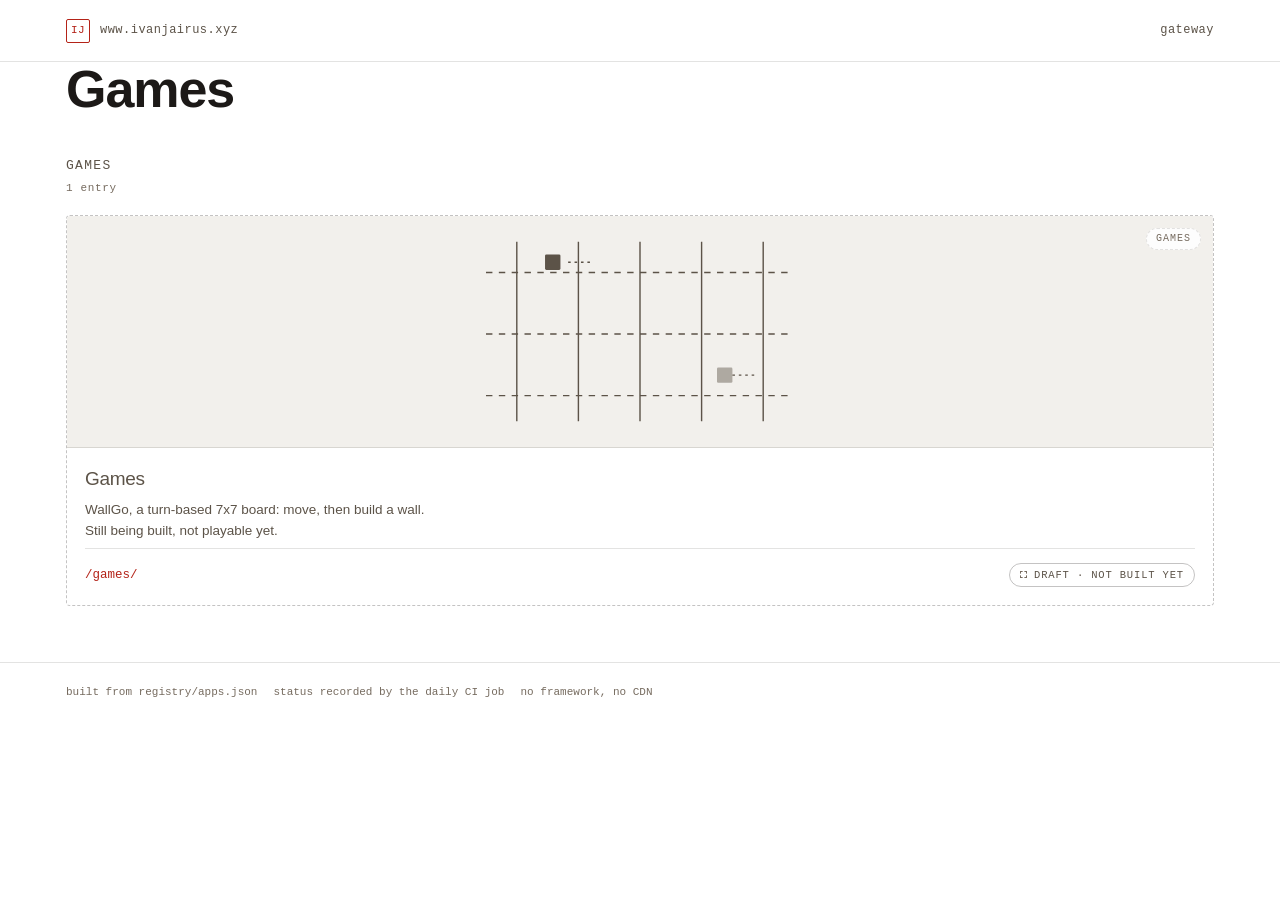
==== categories/games/index.html @ 47e83b04 "Add the gateway core: registry, generator, tests and CI registry/apps.json is the only place an app " ====
<!DOCTYPE html>
<html lang="en">
<head>
  <meta charset="utf-8">
  <meta name="viewport" content="width=device-width, initial-scale=1">
  <title>Games · Ivan Jairus</title>
  <meta name="description" content="Everything filed under games on this gateway.">
  <meta http-equiv="Content-Security-Policy" content="default-src 'self'; img-src 'self' data:; style-src 'self'; script-src 'self'; connect-src 'self' https://vitals.vercel-insights.com; base-uri 'none'; form-action 'none'; frame-ancestors 'none'">
  <meta name="color-scheme" content="light">
  <meta name="theme-color" content="#ffffff">
  <link rel="canonical" href="https://www.ivanjairus.xyz/categories/games/">
  <link rel="icon" type="image/svg+xml" href="/static/img/favicon.svg">
  <meta property="og:type" content="website">
  <meta property="og:site_name" content="Ivan Jairus">
  <meta property="og:url" content="https://www.ivanjairus.xyz/categories/games/">
  <meta property="og:title" content="Games · Ivan Jairus">
  <meta property="og:description" content="Everything filed under games on this gateway.">
  <meta name="twitter:card" content="summary">
  <link rel="stylesheet" href="/static/css/base.css">
  <link rel="stylesheet" href="/static/css/cards.css">
</head>
<body>
  <a class="skip mono" href="#main">Skip to content</a>
  <header class="site-head">
    <div class="wrap head-row">
      <span class="mark mono" aria-hidden="true">IJ</span>
      <span class="brand mono">www.ivanjairus.xyz</span>
      <span class="where mono">gateway</span>
    </div>
  </header>
  <main id="main">
    <div class="wrap">
      <h1 class="hero">Games</h1>
    <section class="cat-block" aria-labelledby="cat-games">
      <h2 class="cat-title" id="cat-games">Games</h2>
      <p class="cat-count mono">1 entry</p>
      <div class="sheet">
<a class="tile draft" href="/games/">
      <span class="tag mono">games</span>
      <span class="art"><img src="/static/img/apps/games.svg" alt="" width="320" height="180"></span>
      <span class="cap">
        <span class="t">Games</span>
        <span class="d">WallGo, a turn-based 7x7 board: move, then build a wall. Still being built, not playable yet.</span>
        <span class="foot">
          <span class="path mono">/games/</span>
          <span class="status mono"><span class="hollow" aria-hidden="true"></span>draft · not built yet</span>
        </span>
      </span>
    </a>
      </div>
    </section>
    </div>
  </main>
  <footer class="site-foot">
    <div class="wrap foot-row">
      <span class="mono">built from registry/apps.json</span>
      <span class="mono">status recorded by the daily CI job</span>
      <span class="mono">no framework, no CDN</span>
    </div>
  </footer>
</body>
</html>
---- static/css/base.css ----
:root {
  color-scheme: light;

  --bg: #ffffff;
  --bg-3: #faf7f2;
  --ink: #1c1917;
  --ink-dim: #5c5348;
  --ink-faint: #766b5f;
  --line: rgba(28, 25, 23, 0.12);
  --line-strong: rgba(28, 25, 23, 0.26);

  /* Same red the portfolio already uses for OpenShift. It marks what a visitor can
     act on here, and never a status: status is a glyph plus a word. */
  --red: #b42318;
  --red-deep: #8f1d14;
  --red-tint: rgba(180, 35, 24, 0.07);

  --font-sans: -apple-system, BlinkMacSystemFont, "Segoe UI", "Helvetica Neue", Arial, sans-serif;
  --font-mono: ui-monospace, "SF Mono", SFMono-Regular, Menlo, Consolas, "Liberation Mono", monospace;

  --wrap: 1240px;
  --pad: clamp(20px, 4.6vw, 46px);
  --r2: 2px;
  --r4: 4px;
  --header-h: 61px;
}

*, *::before, *::after { box-sizing: border-box; }
html { scroll-behavior: smooth; }
body {
  margin: 0;
  background: var(--bg);
  color: var(--ink);
  font-family: var(--font-sans);
  font-size: 16px;
  line-height: 1.55;
  -webkit-font-smoothing: antialiased;
}
h1, h2, h3 { margin: 0; font-weight: 600; letter-spacing: -0.02em; }
p { margin: 0; }
.mono { font-family: var(--font-mono); }

.skip {
  position: absolute; left: -9999px; top: 0;
  background: #fff; color: var(--red); border: 1px solid var(--red);
  border-radius: var(--r2); padding: 8px 12px; font-size: 12px; z-index: 5;
}
.skip:focus { left: 12px; top: 12px; }

.wrap { max-width: var(--wrap); margin: 0 auto; padding: 0 var(--pad); }

.site-head {
  position: sticky; top: 0; z-index: 3;
  background: rgba(255, 255, 255, 0.9);
  backdrop-filter: saturate(140%) blur(6px);
  border-bottom: 1px solid var(--line);
}
.head-row {
  display: flex; align-items: center; gap: 10px;
  height: var(--header-h);
  font-size: 12px; letter-spacing: 0.04em; color: var(--ink-dim);
}
.mark {
  display: inline-flex; align-items: center; justify-content: center;
  width: 24px; height: 24px; border: 1px solid var(--red);
  border-radius: var(--r2); color: var(--red); font-size: 11px;
}
.where { margin-left: auto; }

.hero-band { position: relative; overflow: hidden; }
/* Graph paper is the portfolio's motif: the diagram is drawn before the YAML. */
.hero-band::before {
  content: ""; position: absolute; inset: 0; pointer-events: none; opacity: 0.35;
  background-image:
    linear-gradient(var(--line) 1px, transparent 1px),
    linear-gradient(90deg, var(--line) 1px, transparent 1px);
  background-size: 72px 72px;
  -webkit-mask-image: radial-gradient(130% 85% at 15% 0, #000 0%, transparent 68%);
  mask-image: radial-gradient(130% 85% at 15% 0, #000 0%, transparent 68%);
}
/* padding-block, not the shorthand: .wrap already owns the horizontal padding. */
.hero-inner { position: relative; padding-block: clamp(34px, 5vw, 58px) clamp(26px, 4vw, 40px); }
h1.hero { font-size: clamp(30px, 5vw, 52px); line-height: 1.04; max-width: 20ch; }
.sub { margin-top: 12px; max-width: 48ch; color: var(--ink-dim); font-size: clamp(15px, 1.4vw, 17px); }

.cat-block { margin-top: 40px; }
.cat-title { font-size: 13px; font-family: var(--font-mono); font-weight: 500;
  letter-spacing: 0.1em; text-transform: uppercase; color: var(--ink-dim); }
.cat-count { margin-top: 4px; font-size: 11px; letter-spacing: 0.06em; color: var(--ink-faint); }

.page-list { list-style: none; margin: 22px 0 0; padding: 0; display: grid; gap: 10px; }
.page-list a { font-family: var(--font-mono); font-size: 13px; color: var(--red); text-decoration: underline;
  text-underline-offset: 3px; }
.page-list a:hover { color: var(--red-deep); }

.site-foot { margin-top: 56px; border-top: 1px solid var(--line); }
.foot-row { display: flex; flex-wrap: wrap; gap: 16px; padding-top: 20px; padding-bottom: 24px;
  font-size: 11px; line-height: 1.8; color: var(--ink-faint); }

@media (max-width: 600px) {
  .foot-row { flex-direction: column; gap: 6px; }
}

@media (prefers-reduced-motion: reduce) {
  html { scroll-behavior: auto; }
  *, *::before, *::after { animation-duration: 0.001s !important; transition-duration: 0.001s !important; }
}
---- static/css/cards.css ----
.sheet {
  display: flex;
  flex-wrap: wrap;
  gap: 18px;
  margin-top: 18px;
}

/* One third minus the gaps gives at most three per row; flex-basis is a request,
   not a promise, so min-width decides the real column count and flex-grow hands
   the leftover width to whatever is left over on the final row. */
.tile {
  flex: 1 1 calc((100% - (2 * 18px)) / 3);
  min-width: 250px;
  position: relative;
  display: flex;
  flex-direction: column;
  background: #fff;
  border: 1px solid var(--line);
  border-radius: var(--r4);
  color: inherit;
  text-decoration: none;
  overflow: hidden;
  transition: border-color 0.14s ease;
}
.tile:hover, .tile:focus-visible { border-color: var(--red); }
.tile:focus-visible { outline: 2px solid var(--red); outline-offset: 2px; }

.tag {
  position: absolute; top: 12px; right: 12px; z-index: 1;
  font-size: 10px; line-height: 1; letter-spacing: 0.1em; text-transform: uppercase;
  color: var(--ink-faint);
  border: 1px solid var(--line);
  border-radius: 999px;
  padding: 5px 9px;
  background: rgba(255, 255, 255, 0.86);
}

.art {
  position: relative;
  aspect-ratio: 16 / 9;
  max-height: 232px;
  background: var(--bg-3);
  border-bottom: 1px solid var(--line);
}
.art img { position: absolute; inset: 0; width: 100%; height: 100%; display: block; }

.cap { flex: 1; display: flex; flex-direction: column; gap: 6px; padding: 16px 18px 18px; }
.cap .t { font-size: 19px; letter-spacing: -0.015em; }
.cap .d { font-size: 13.5px; color: var(--ink-dim); max-width: 46ch; }

.foot {
  display: flex; align-items: center; gap: 10px;
  margin-top: auto; padding-top: 14px; border-top: 1px solid var(--line);
}
.path { font-size: 12.5px; line-height: 1; color: var(--red); }
.go { font-size: 11px; line-height: 1; letter-spacing: 0.06em; color: var(--ink-faint); white-space: nowrap; }
.tile:hover .go { color: var(--red); }

.status {
  margin-left: auto;
  display: inline-flex; align-items: center; gap: 7px;
  font-size: 10.5px; line-height: 1; letter-spacing: 0.08em; text-transform: uppercase;
  color: var(--ink-dim);
  border: 1px solid var(--line-strong);
  border-radius: 999px;
  padding: 6px 10px;
  white-space: nowrap;
}
.solid { width: 7px; height: 7px; background: var(--ink); border: 1.5px solid var(--ink); }
.hollow { width: 7px; height: 7px; border: 1.5px dashed var(--ink-faint); }

.tile.draft { border-style: dashed; border-color: var(--line-strong); }
.tile.draft .art { background: #f2f0ec; }
.tile.draft .tag { border-style: dashed; }
.tile.draft .cap .t { color: var(--ink-dim); }
.tile.draft:hover, .tile.draft:focus-visible { border-color: var(--ink-faint); }
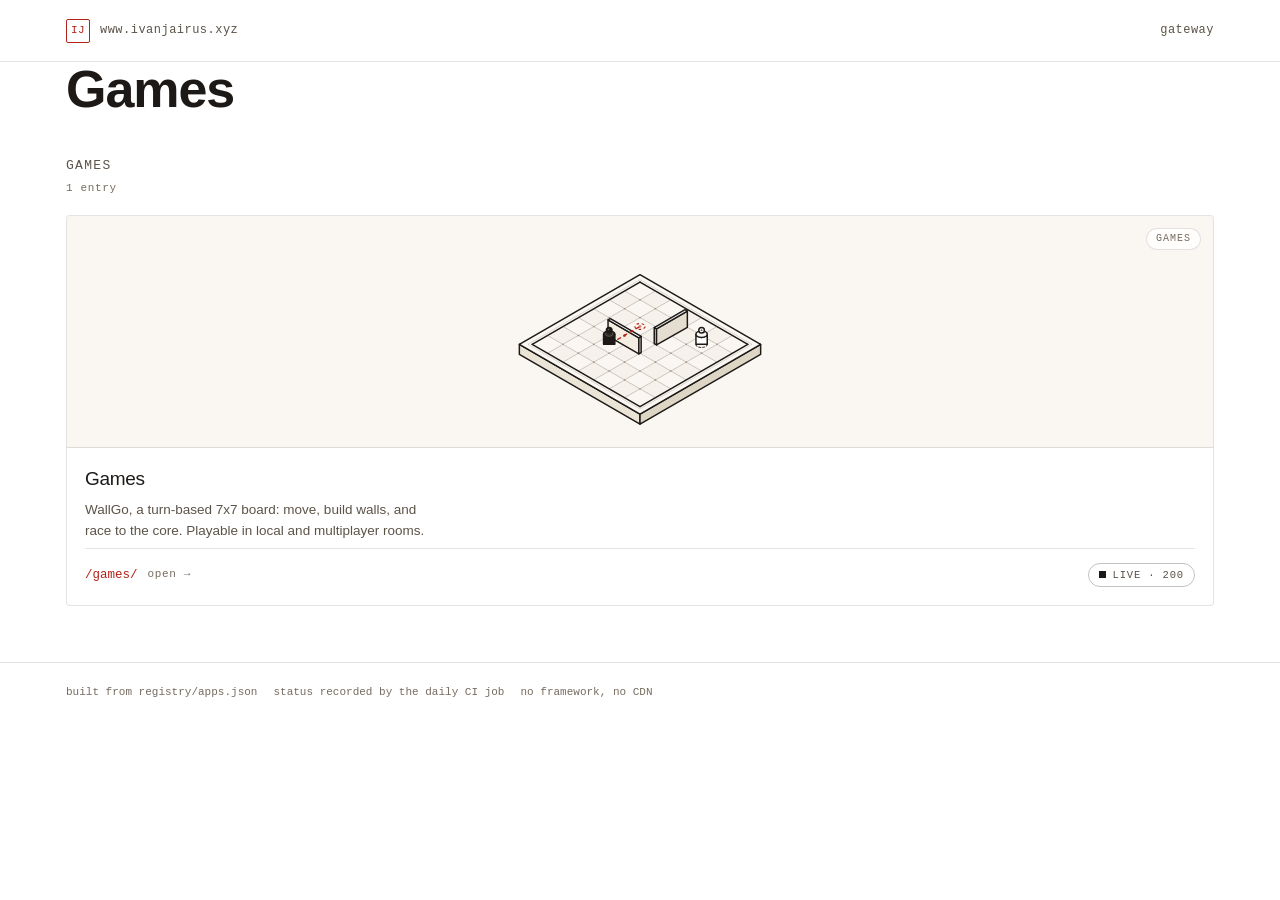
==== commit b8b858e5: "Promote games app to live with origin rewrites and sitemap entry" ====
--- a/categories/games/index.html
+++ b/categories/games/index.html
@@ -35,15 +35,15 @@
       <h2 class="cat-title" id="cat-games">Games</h2>
       <p class="cat-count mono">1 entry</p>
       <div class="sheet">
-<a class="tile draft" href="/games/">
+<a class="tile" href="/games/">
       <span class="tag mono">games</span>
       <span class="art"><img src="/static/img/apps/games.svg" alt="" width="320" height="180"></span>
       <span class="cap">
         <span class="t">Games</span>
-        <span class="d">WallGo, a turn-based 7x7 board: move, then build a wall. Still being built, not playable yet.</span>
+        <span class="d">WallGo, a turn-based 7x7 board: move, build walls, and race to the core. Playable in local and multiplayer rooms.</span>
         <span class="foot">
-          <span class="path mono">/games/</span>
-          <span class="status mono"><span class="hollow" aria-hidden="true"></span>draft · not built yet</span>
+          <span class="path mono">/games/</span><span class="go mono">open →</span>
+          <span class="status mono"><span class="solid" aria-hidden="true"></span>live · 200</span>
         </span>
       </span>
     </a>
--- a/static/css/cards.css
+++ b/static/css/cards.css
@@ -42,7 +42,21 @@
   background: var(--bg-3);
   border-bottom: 1px solid var(--line);
 }
-.art img { position: absolute; inset: 0; width: 100%; height: 100%; display: block; }
+.art img {
+  position: absolute;
+  inset: 0;
+  width: 100%;
+  height: 100%;
+  display: block;
+  transition: transform 0.28s cubic-bezier(0.16, 1, 0.3, 1);
+}
+
+@media (hover: hover) and (pointer: fine) {
+  .tile:hover .art img,
+  .tile:focus-visible .art img {
+    transform: translateY(-2px) scale(1.02);
+  }
+}
 
 .cap { flex: 1; display: flex; flex-direction: column; gap: 6px; padding: 16px 18px 18px; }
 .cap .t { font-size: 19px; letter-spacing: -0.015em; }
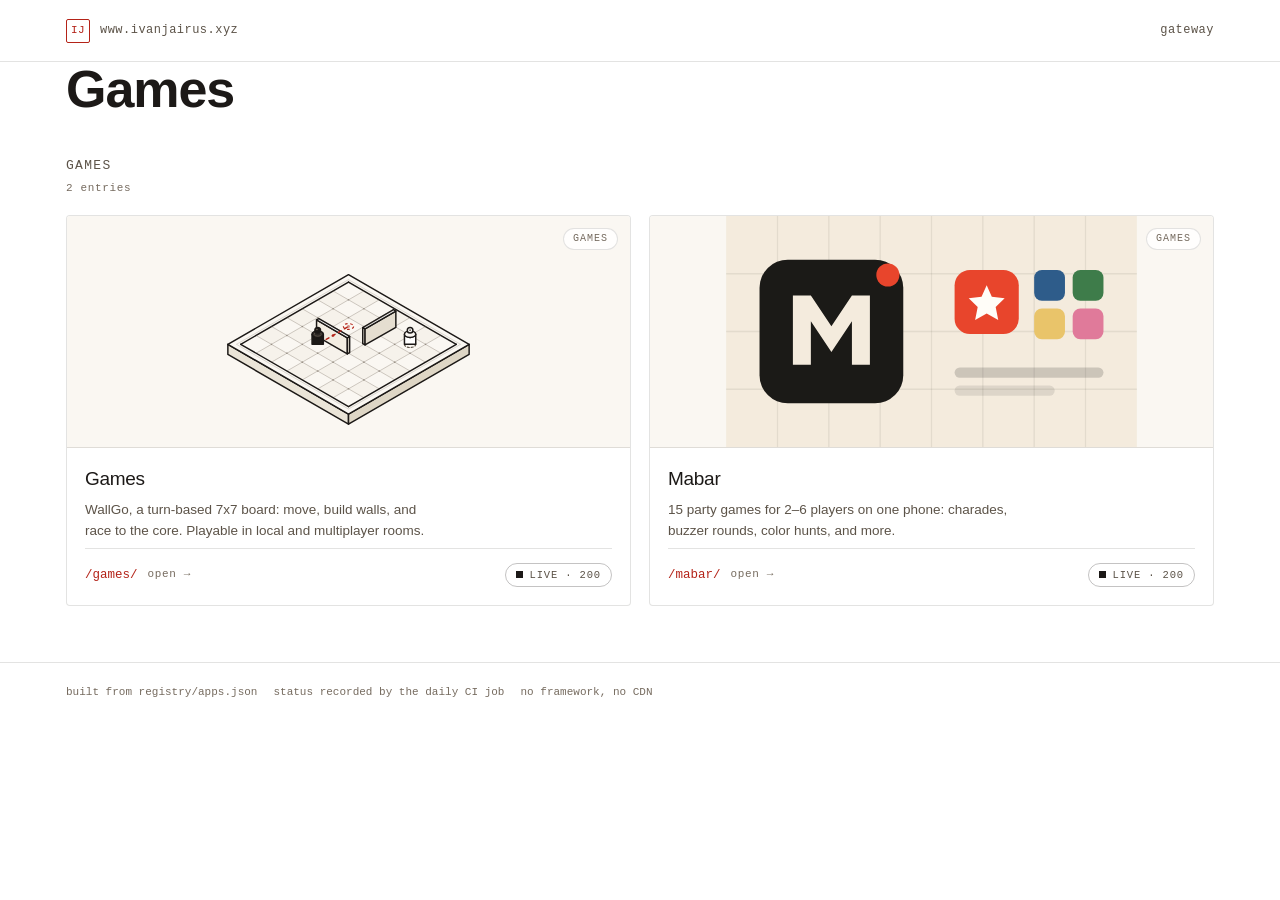
==== commit 52ece9c4: "feat: add Mabar app at /mabar/" ====
--- a/categories/games/index.html
+++ b/categories/games/index.html
@@ -33,7 +33,7 @@
       <h1 class="hero">Games</h1>
     <section class="cat-block" aria-labelledby="cat-games">
       <h2 class="cat-title" id="cat-games">Games</h2>
-      <p class="cat-count mono">1 entry</p>
+      <p class="cat-count mono">2 entries</p>
       <div class="sheet">
 <a class="tile" href="/games/">
       <span class="tag mono">games</span>
@@ -43,6 +43,18 @@
         <span class="d">WallGo, a turn-based 7x7 board: move, build walls, and race to the core. Playable in local and multiplayer rooms.</span>
         <span class="foot">
           <span class="path mono">/games/</span><span class="go mono">open →</span>
+          <span class="status mono"><span class="solid" aria-hidden="true"></span>live · 200</span>
+        </span>
+      </span>
+    </a>
+<a class="tile" href="/mabar/">
+      <span class="tag mono">games</span>
+      <span class="art"><img src="/static/img/apps/mabar.svg" alt="" width="320" height="180"></span>
+      <span class="cap">
+        <span class="t">Mabar</span>
+        <span class="d">15 party games for 2–6 players on one phone: charades, buzzer rounds, color hunts, and more.</span>
+        <span class="foot">
+          <span class="path mono">/mabar/</span><span class="go mono">open →</span>
           <span class="status mono"><span class="solid" aria-hidden="true"></span>live · 200</span>
         </span>
       </span>
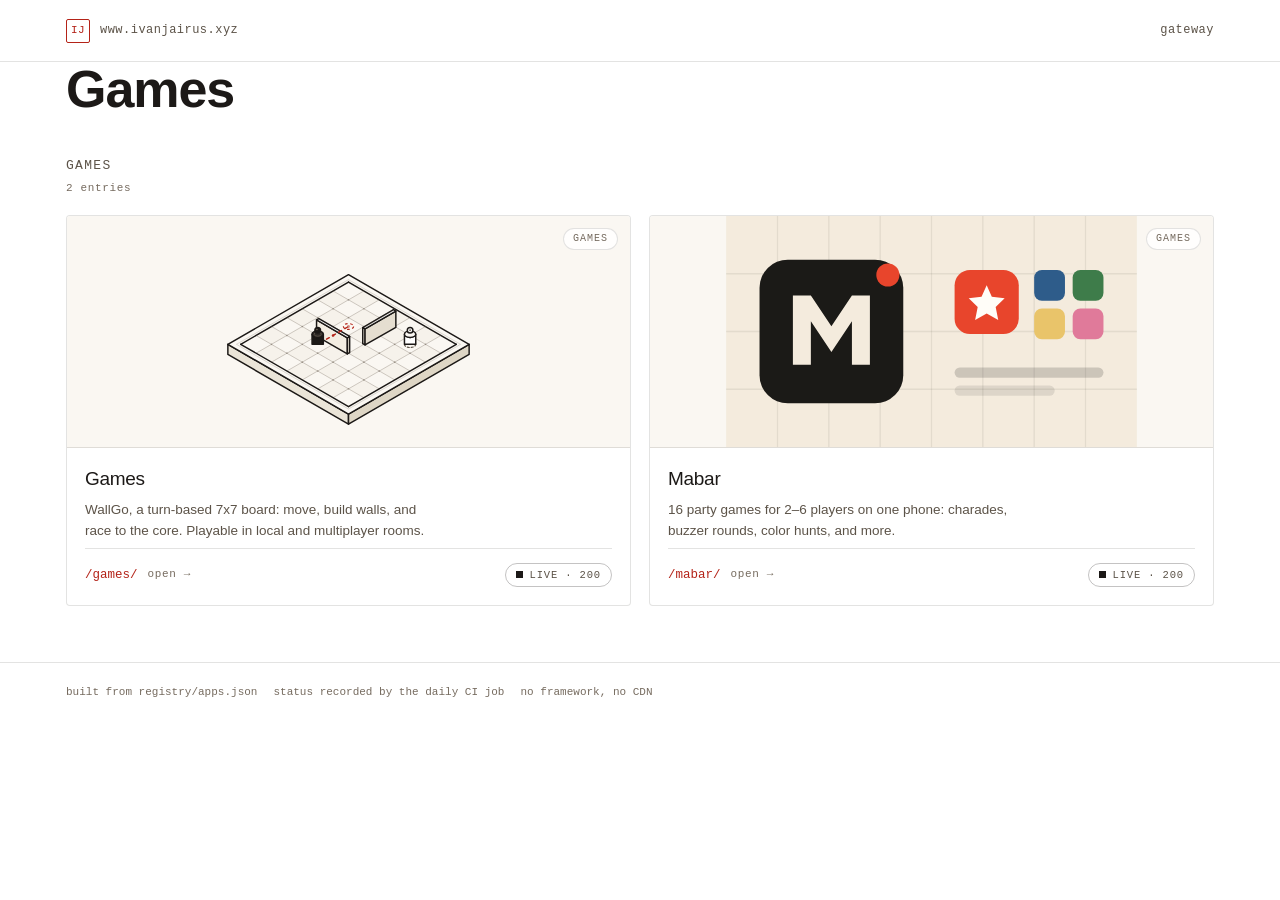
==== commit a2de1b52: "chore: update Mabar card count to 16" ====
--- a/categories/games/index.html
+++ b/categories/games/index.html
@@ -52,7 +52,7 @@
       <span class="art"><img src="/static/img/apps/mabar.svg" alt="" width="320" height="180"></span>
       <span class="cap">
         <span class="t">Mabar</span>
-        <span class="d">15 party games for 2–6 players on one phone: charades, buzzer rounds, color hunts, and more.</span>
+        <span class="d">16 party games for 2–6 players on one phone: charades, buzzer rounds, color hunts, and more.</span>
         <span class="foot">
           <span class="path mono">/mabar/</span><span class="go mono">open →</span>
           <span class="status mono"><span class="solid" aria-hidden="true"></span>live · 200</span>
